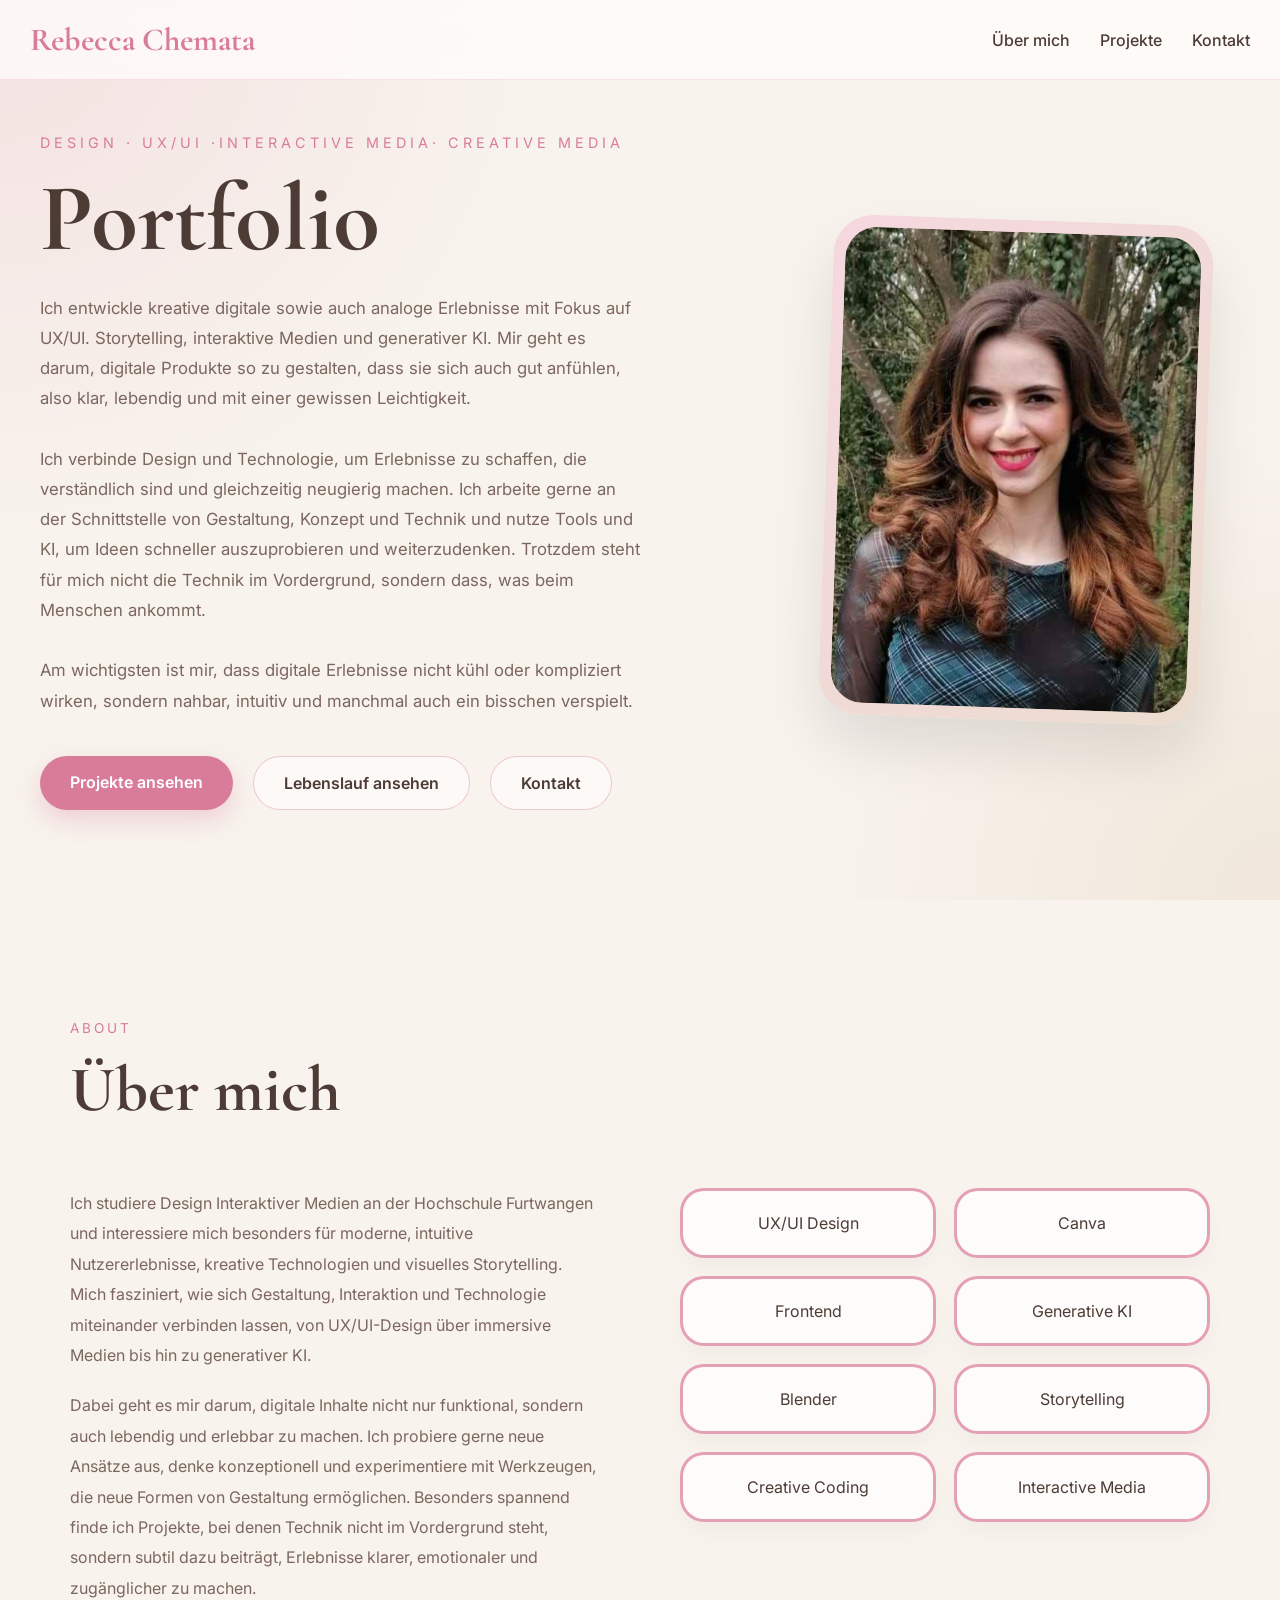
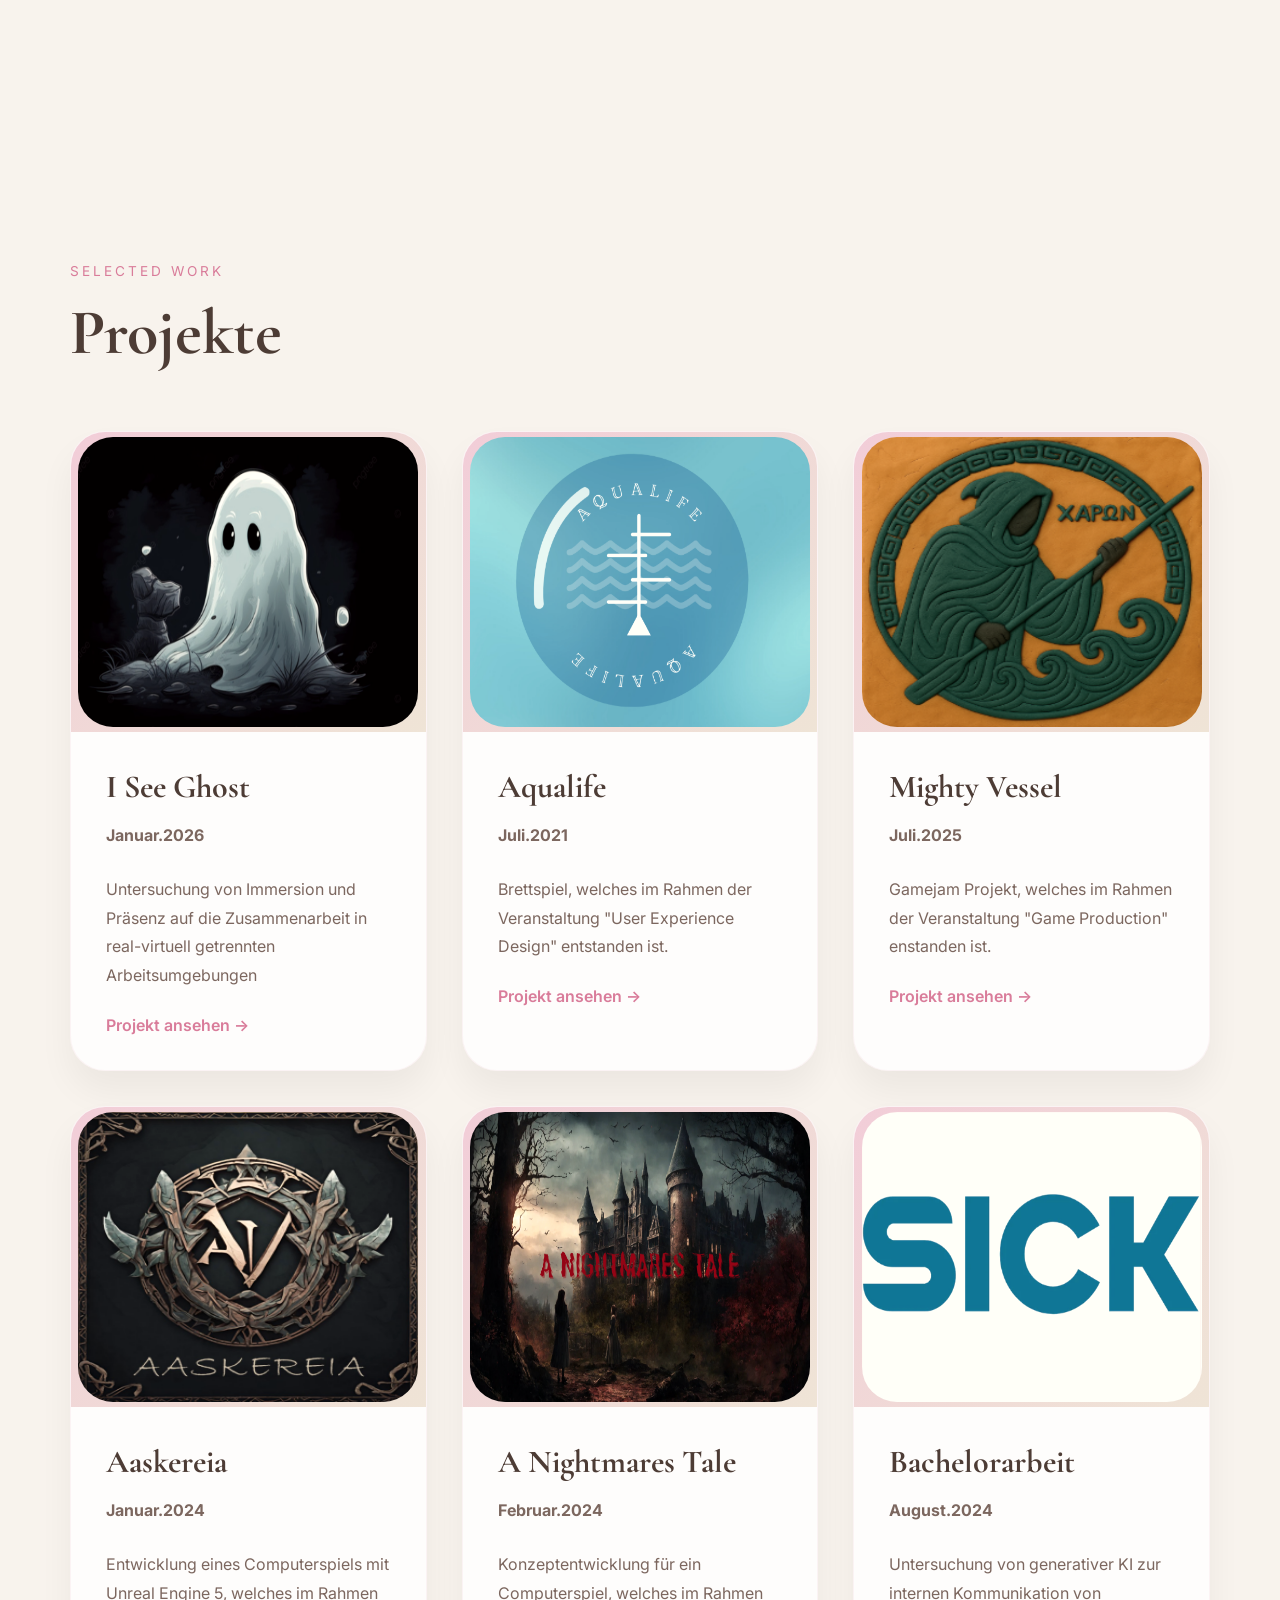
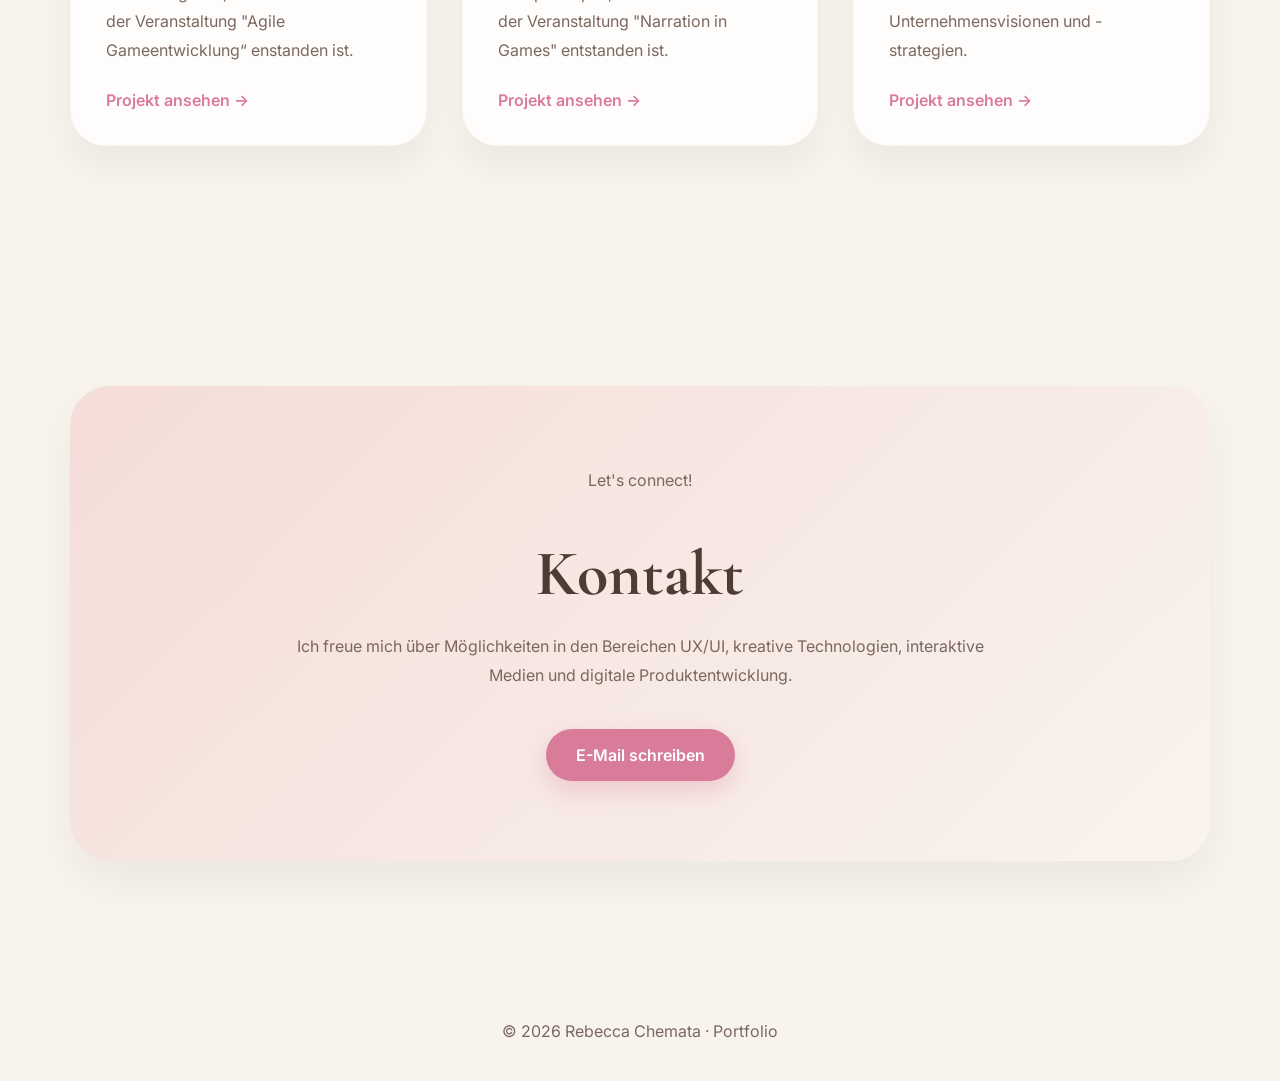
==== index.html @ 806106c1 "Portfolio Site init" ====
<!DOCTYPE html>
<html lang="de">
<head>
  <meta charset="UTF-8" />
  <meta name="viewport" content="width=device-width, initial-scale=1.0" />
  <title>Rebecca Chemata | Portfolio</title>

  <link rel="preconnect" href="https://fonts.googleapis.com">
  <link rel="preconnect" href="https://fonts.gstatic.com" crossorigin>
  <link href="https://fonts.googleapis.com/css2?family=Cormorant+Garamond:wght@400;600;700&family=Inter:wght@300;400;500;600&display=swap" rel="stylesheet">
  <link rel="stylesheet" href="style.css">
</head>
<body>

  <nav>
    <div class="nav-container">
      <div class="logo">Rebecca Chemata</div>

      <div class="nav-links">
        <a href="#about">Über mich</a>
        <a href="#projects">Projekte</a>
        <a href="#contact">Kontakt</a>
      </div>
    </div>
  </nav>

  <header>
    <div class="hero">

      <div class="hero-text">
        <p class="intro">Design · UX/UI ·Interactive Media· Creative Media</p>

        <h1>
         Portfolio
          
        </h1>

        <p>
          Ich entwickle kreative digitale sowie auch analoge Erlebnisse mit Fokus auf UX/UI. Storytelling, interaktive Medien und generativer KI. 
          Mir geht es darum, digitale Produkte so zu gestalten, dass sie sich auch gut anfühlen, also klar, lebendig und mit einer gewissen Leichtigkeit.
          <br>
          <br>
          Ich verbinde Design und Technologie, um Erlebnisse zu schaffen, die verständlich sind und gleichzeitig neugierig machen.
          Ich arbeite gerne an der Schnittstelle von Gestaltung, Konzept und Technik und nutze Tools und KI, um Ideen schneller auszuprobieren und weiterzudenken.
          Trotzdem steht für mich nicht die Technik im Vordergrund, sondern dass, was beim Menschen ankommt.
          <br>
          <br>
          Am wichtigsten ist mir, dass digitale Erlebnisse nicht kühl oder kompliziert wirken, sondern nahbar, intuitiv und manchmal auch ein bisschen verspielt.
        </p>

        <div class="hero-buttons">
          <a href="#projects" class="btn btn-primary">Projekte ansehen</a>
          <a href="/media/pdf/Lebenslauf_Rebecca_Chemata_Dokument.pdf" target="_blank" class="btn btn-secondary">
            Lebenslauf ansehen
          </a>
          <a href="#contact" class="btn btn-secondary">Kontakt</a>
        </div>
      </div>

      <div class="hero-image">
        <div class="image-card">
          <div class="image-inner"></div>
        </div>
      </div>

    </div>
  </header>

  <section id="about">

    <div class="section-title">
      <p>About</p>
      <h2>Über mich</h2>
    </div>

    <div class="about">

      <div>
        <p>
            Ich studiere Design Interaktiver Medien an der Hochschule Furtwangen und interessiere mich besonders für moderne, intuitive Nutzererlebnisse, kreative Technologien und visuelles Storytelling.

            Mich fasziniert, wie sich Gestaltung, Interaktion und Technologie miteinander verbinden lassen, von UX/UI-Design über immersive Medien bis hin zu generativer KI. 
        </p>

        <p>
            Dabei geht es mir darum, digitale Inhalte nicht nur funktional, sondern auch lebendig und erlebbar zu machen.
            
            Ich probiere gerne neue Ansätze aus, denke konzeptionell und experimentiere mit Werkzeugen, die neue Formen von Gestaltung ermöglichen. Besonders spannend finde ich Projekte, bei denen Technik nicht im Vordergrund steht, sondern subtil dazu beiträgt, Erlebnisse klarer, emotionaler und zugänglicher zu machen.
        </p>
      </div>

      <div class="skills-grid">
        <div class="skill">UX/UI Design</div>
        <div class="skill">Canva</div>
        <div class="skill">Frontend</div>
        <div class="skill">Generative KI</div>
        <div class="skill">Blender</div>
        <div class="skill">Storytelling</div>
        <div class="skill">Creative Coding</div>
        <div class="skill">Interactive Media</div>
      </div>

    </div>

  </section>

  <section id="projects">

    <div class="section-title">
      <p>Selected Work</p>
      <h2>Projekte</h2>
    </div>

    <div class="projects-grid">

       <div class="project-card">
        <div class="project-image">
          <img src="/media/images/ghost_long.png" style="width: 340px; height: 290px; border-radius: 35px;">
        </div>

        <div class="project-content">
          <h3>I See Ghost</h3>
           <p><b>Januar.2026</b></p>

          <p>
            Untersuchung von Immersion und Präsenz auf die Zusammenarbeit in real-virtuell getrennten Arbeitsumgebungen
          </p>

          <a href="ghost.html" class="project-link">
            Projekt ansehen →
          </a>
        </div>
      </div>

      

      <div class="project-card">
        <div class="project-image">
           <img src="/media/images/aqualife_logo.png" style="width: 340px; height: 290px; border-radius: 35px;">
        </div>

        <div class="project-content">
          <h3>Aqualife</h3>
          <p><b>Juli.2021</b></p>

          <p>
            Brettspiel, welches im Rahmen der Veranstaltung "User Experience Design" entstanden ist.
          </p>

          <a href="aqualife.html" class="project-link">
            Projekt ansehen →
          </a>
        </div>
      </div>

       <div class="project-card">
        <div class="project-image">
          <img src="/media/images/mighty_vessel_charon_img.png" style="width: 340px; height: 290px; border-radius: 35px;">
        </div>

        <div class="project-content">
          <h3>Mighty Vessel</h3>
          <p><b>Juli.2025</b></p>

          <p>
            Gamejam Projekt, welches im Rahmen der Veranstaltung "Game Production" enstanden ist.
          </p>

          <a href="mighty_vessel.html" class="project-link">
            Projekt ansehen →
          </a>
        </div>
      </div>

      <div class="project-card">
        <div class="project-image">
          <img src="/media/images/aaskereia_logo.png" style="width: 340px; height: 290px; border-radius: 35px;">
        </div>

        <div class="project-content">
          <h3>Aaskereia</h3>
          <p><b>Januar.2024</b></p>

          <p>
            Entwicklung eines Computerspiels mit Unreal Engine 5, welches im Rahmen der Veranstaltung "Agile Gameentwicklung“ enstanden ist.
          </p>

          <a href="aaskereia.html" class="project-link">
            Projekt ansehen →
          </a>
        </div>
      </div>

      <div class="project-card">
        <div class="project-image">
          <img src="/media/images/nightmares_tale.png" style="width: 340px; height: 290px; border-radius: 35px;">
        </div>

        <div class="project-content">
          <h3>A Nightmares Tale</h3>
          <p><b>Februar.2024</b></p>

          <p>
            Konzeptentwicklung für ein Computerspiel, welches im Rahmen der Veranstaltung "Narration in Games" entstanden ist.
          </p>

          <a href="nightmaresTale.html" class="project-link">
            Projekt ansehen →
          </a>
        </div>
      </div>

      

     

      <div class="project-card">
        <div class="project-image">
          <img src="/media/images/sick_logo.png" style="width: 340px; height: 290px; border-radius: 35px;">
        </div>
        

        <div class="project-content">
          <h3>Bachelorarbeit</h3>
          <p><b>August.2024</b></p>

          <p>
            Untersuchung von generativer KI zur internen Kommunikation von Unternehmensvisionen und -strategien.
          </p>

          <a href="thesis.html" class="project-link">
            Projekt ansehen →
          </a>
        </div>
      </div>

    </div>

  </section>

  <section id="contact">

    <div class="contact-box">
      <p>Let's connect!</p>

      <h2>Kontakt</h2>

      <p>
        Ich freue mich über Möglichkeiten in den Bereichen UX/UI,
        kreative Technologien, interaktive Medien und digitale
        Produktentwicklung.
      </p>

      <a href="mailto:rebecca-13@hotmail.de" class="btn btn-primary">
        E-Mail schreiben
      </a>
    </div>

  </section>

  <footer>
    © 2026 Rebecca Chemata · Portfolio
  </footer>

</body>
</html>
---- style.css ----
:root {
  --beige: #efe4d6;
  --light-beige: #f8f3ed;
  --pink: #d97c9a;
  --dark-pink: #bb5f7e;
  --brown: #4d3c35;
  --soft-brown: #7c675f;
  --white: #fffdfb;
}

* {
  margin: 0;
  padding: 0;
  box-sizing: border-box;
  scroll-behavior: smooth;
}

body {
  font-family: 'Inter', sans-serif;
  background: var(--light-beige);
  color: var(--brown);
  overflow-x: hidden;
}

h1,
h2,
h3 {
  font-family: 'Cormorant Garamond', serif;
  font-weight: 700;
}

/* Navigation */

nav {
  position: fixed;
  width: 100%;
  top: 0;
  z-index: 1000;
  backdrop-filter: blur(12px);
  background: rgba(255, 253, 251, 0.75);
  border-bottom: 1px solid rgba(217, 124, 154, 0.2);
}

.nav-container {
  max-width: 1300px;
  margin: auto;
  display: flex;
  justify-content: space-between;
  align-items: center;
  padding: 20px 30px;
}

.logo {
  font-family: 'Cormorant Garamond', serif;
  font-size: 2rem;
  color: var(--pink);
  font-weight: 700;
}

.nav-links {
  display: flex;
  gap: 30px;
}

.nav-links a {
  text-decoration: none;
  color: var(--brown);
  font-weight: 500;
  transition: 0.3s;
}

.nav-links a:hover {
  color: var(--pink);
}

/* Hero */

header {
  min-height: 100vh;
  display: flex;
  align-items: center;
  justify-content: center;
  padding: 120px 30px 80px;
  background:
    radial-gradient(circle at top left, rgba(217, 124, 154, 0.15), transparent 35%),
    radial-gradient(circle at bottom right, rgba(239, 228, 214, 0.8), transparent 30%),
    var(--light-beige);
}

.hero {
  max-width: 1200px;
  width: 100%;
  display: grid;
  grid-template-columns: 1.2fr 0.8fr;
  gap: 80px;
  align-items: center;
}

.hero-text .intro {
  text-transform: uppercase;
  letter-spacing: 4px;
  color: var(--pink);
  margin-bottom: 20px;
  font-size: 0.9rem;
}

.hero-text h1 {
  font-size: 6rem;
  line-height: 0.9;
  margin-bottom: 30px;
  color: var(--brown);
}

.hero-text p {
  max-width: 600px;
  line-height: 1.8;
  color: var(--soft-brown);
  margin-bottom: 40px;
  font-size: 1.05rem;
}

.hero-buttons {
  display: flex;
  gap: 20px;
  flex-wrap: wrap;
}

.btn {
  text-decoration: none;
  padding: 16px 30px;
  border-radius: 999px;
  font-weight: 600;
  transition: 0.35s ease;
  display: inline-block;
}

.btn-primary {
  background: var(--pink);
  color: white;
  box-shadow: 0 10px 25px rgba(217, 124, 154, 0.3);
}

.btn-primary:hover {
  background: var(--dark-pink);
  transform: translateY(-3px);
}

.btn-secondary {
  border: 1px solid rgba(217, 124, 154, 0.4);
  color: var(--brown);
  background: rgba(255, 255, 255, 0.5);
}

.btn-secondary:hover {
  background: white;
  transform: translateY(-3px);
}

.hero-image {
  position: relative;
  display: flex;
  justify-content: center;
}

.image-card {
  width: 380px;
  height: 500px;
  border-radius: 40px;
  background: linear-gradient(135deg, #f5d8df, #ecdccf);
  padding: 12px;
  box-shadow: 0 30px 60px rgba(0, 0, 0, 0.1);
  transform: rotate(2deg);
}

.image-inner {
  width: 100%;
  height: 100%;
  border-radius: 32px;
  background: white;
  display: flex;
  align-items: center;
  justify-content: center;
  text-align: center;
  color: var(--soft-brown);
  padding: 40px;
  background-image: url('/media/images/Bewerberbild.jpg');
  background-size: cover;
  background-position: center;
}

/* General */

section {
  max-width: 1200px;
  margin: auto;
  padding: 120px 30px;
}

.section-title {
  margin-bottom: 60px;
}

.section-title p {
  color: var(--pink);
  letter-spacing: 3px;
  text-transform: uppercase;
  margin-bottom: 15px;
  font-size: 0.85rem;
}

.section-title h2 {
  font-size: 4rem;
  color: var(--brown);
}

/* About */

.about {
  display: grid;
  grid-template-columns: 1fr 1fr;
  gap: 80px;
  align-items: start;
}

.about p {
  line-height: 1.9;
  color: var(--soft-brown);
  margin-bottom: 20px;
}

.skills-grid {
  display: grid;
  grid-template-columns: repeat(2, 1fr);
  gap: 18px;
}

.skill {
  background: rgba(255, 255, 255, 0.7);
  border: 3px solid rgba(217, 124, 153, 0.712);
  padding: 22px;
  border-radius: 24px;
  transition: 0.3s;
  box-shadow: 0 10px 20px rgba(0, 0, 0, 0.03);
  text-align: center;
}

/* Projects */

.projects-grid {
  display: grid;
  grid-template-columns: repeat(auto-fit, minmax(320px, 1fr));
  gap: 35px;
}

.project-card {
  background: rgba(255, 255, 255, 0.8);
  border-radius: 35px;
  overflow: hidden;
  box-shadow: 0 20px 35px rgba(0, 0, 0, 0.05);
  transition: 0.4s ease;
  border: 1px solid rgba(217, 124, 154, 0.08);
}

.project-image img {

    border-radius: 24px;

    filter:
        saturate(0.85)
        contrast(1.05)
        brightness(0.98)
        sepia(0.12)
        hue-rotate(-8deg);

    transition: 0.4s ease;
}

.project-card:hover {
  transform: translateY(-10px);
}

.project-image {
  height: 300px;
  background: linear-gradient(135deg, #f2cdd8, #efe4d6);
  display: flex;
  justify-content: center;
  align-items: center;
  color: var(--brown);
  font-size: 1.2rem;
  font-family: 'Cormorant Garamond', serif;

}

.project-content {
  padding: 35px;
}

.project-content h3 {
  font-size: 2rem;
  margin-bottom: 15px;
}

.project-content p {
  color: var(--soft-brown);
  line-height: 1.8;
  margin-bottom: 25px;
}

.project-link {
  text-decoration: none;
  color: var(--pink);
  font-weight: 600;
  transition: 0.3s;
}

.project-link:hover {
  color: var(--dark-pink);
}

/* Contact */

.contact-box {
  background: linear-gradient(135deg, #f5ddd8, #f9f3ee);
  padding: 80px 50px;
  border-radius: 40px;
  text-align: center;
  box-shadow: 0 20px 40px rgba(0, 0, 0, 0.05);
}

.contact-box h2 {
  font-size: 4rem;
  margin-bottom: 20px;
}

.contact-box p {
  max-width: 700px;
  margin: auto;
  color: var(--soft-brown);
  line-height: 1.8;
  margin-bottom: 40px;
}

footer {
  padding: 40px;
  text-align: center;
  color: var(--soft-brown);
}

::-webkit-scrollbar {
  width: 10px;
}

::-webkit-scrollbar-track {
  background: var(--light-beige);
}

::-webkit-scrollbar-thumb {
  background: rgba(217, 124, 154, 0.5);
  border-radius: 999px;
}

/* Responsive */

@media (max-width: 900px) {

  .hero,
  .about {
    grid-template-columns: 1fr;
  }

  .hero-text h1 {
    font-size: 4rem;
  }

  .section-title h2,
  .contact-box h2 {
    font-size: 3rem;
  }

  .nav-links {
    display: none;
  }

  .image-card {
    width: 100%;
    max-width: 380px;
  }
}
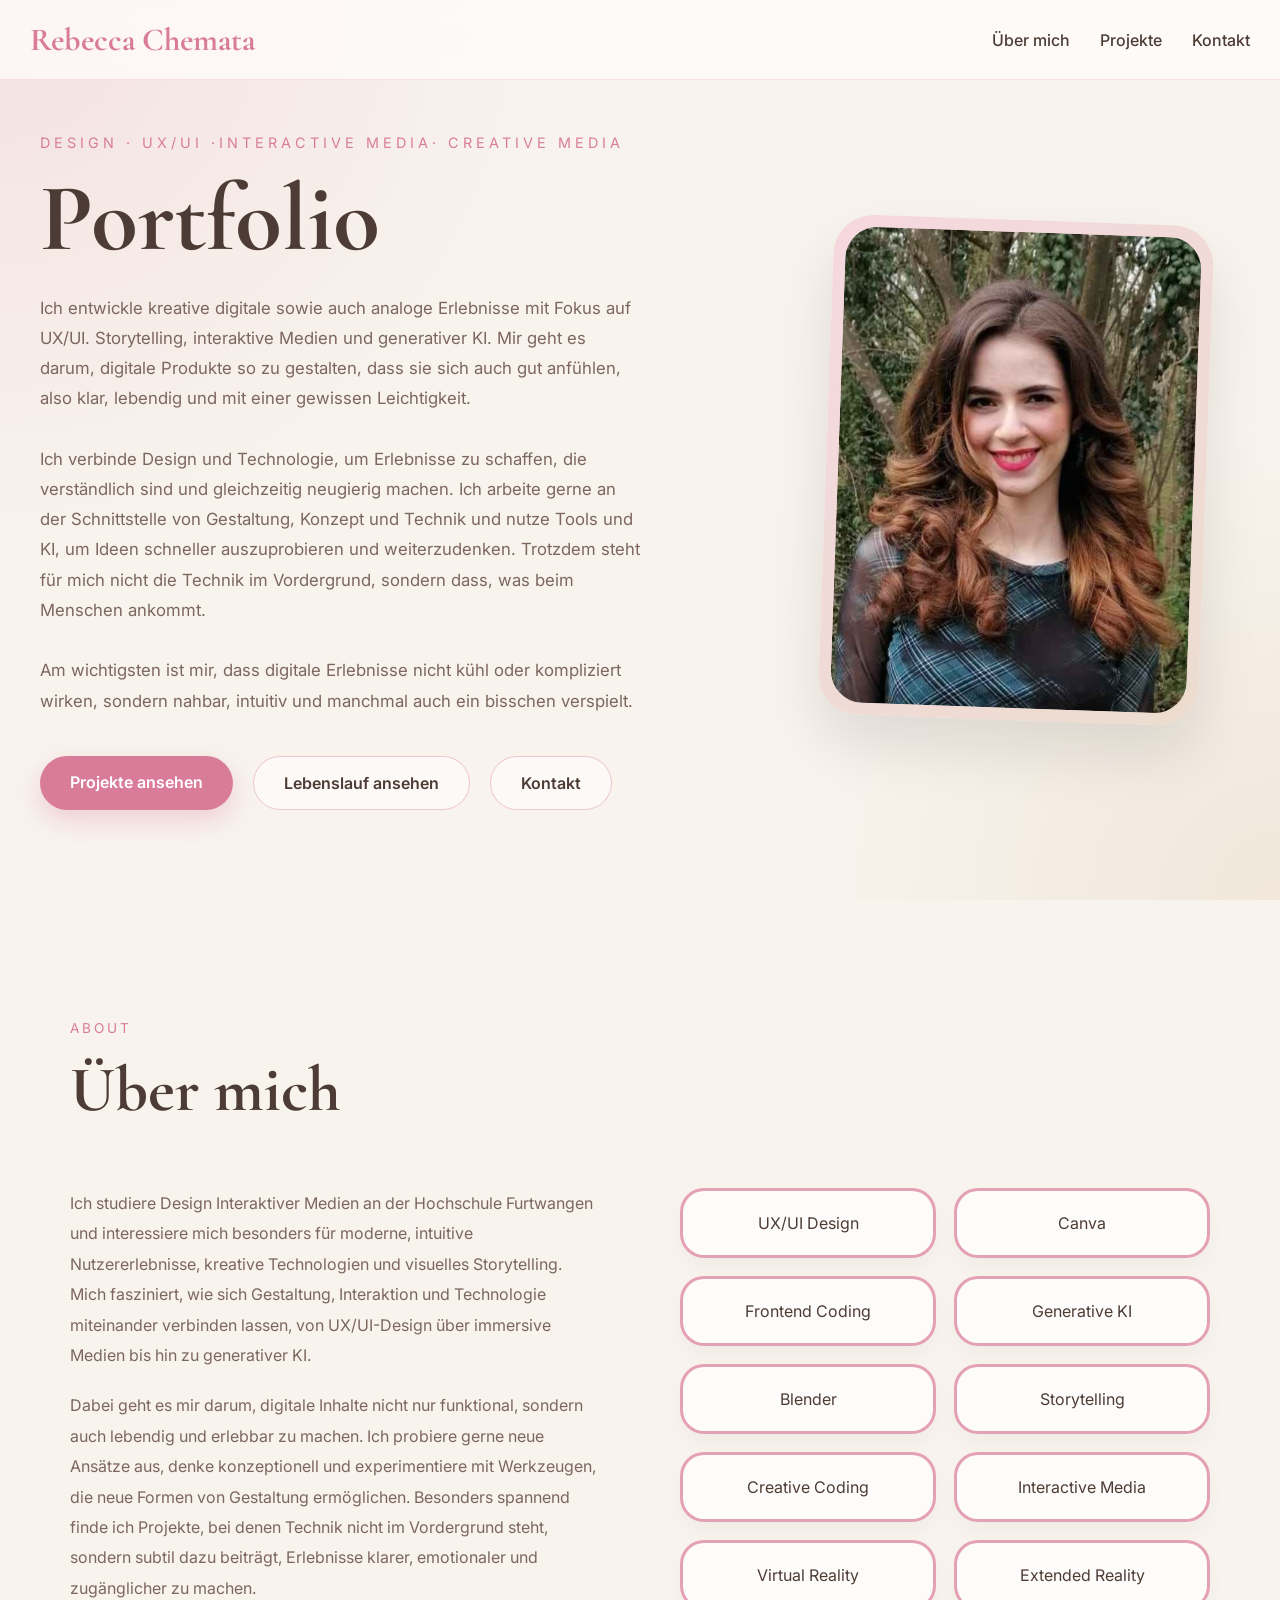
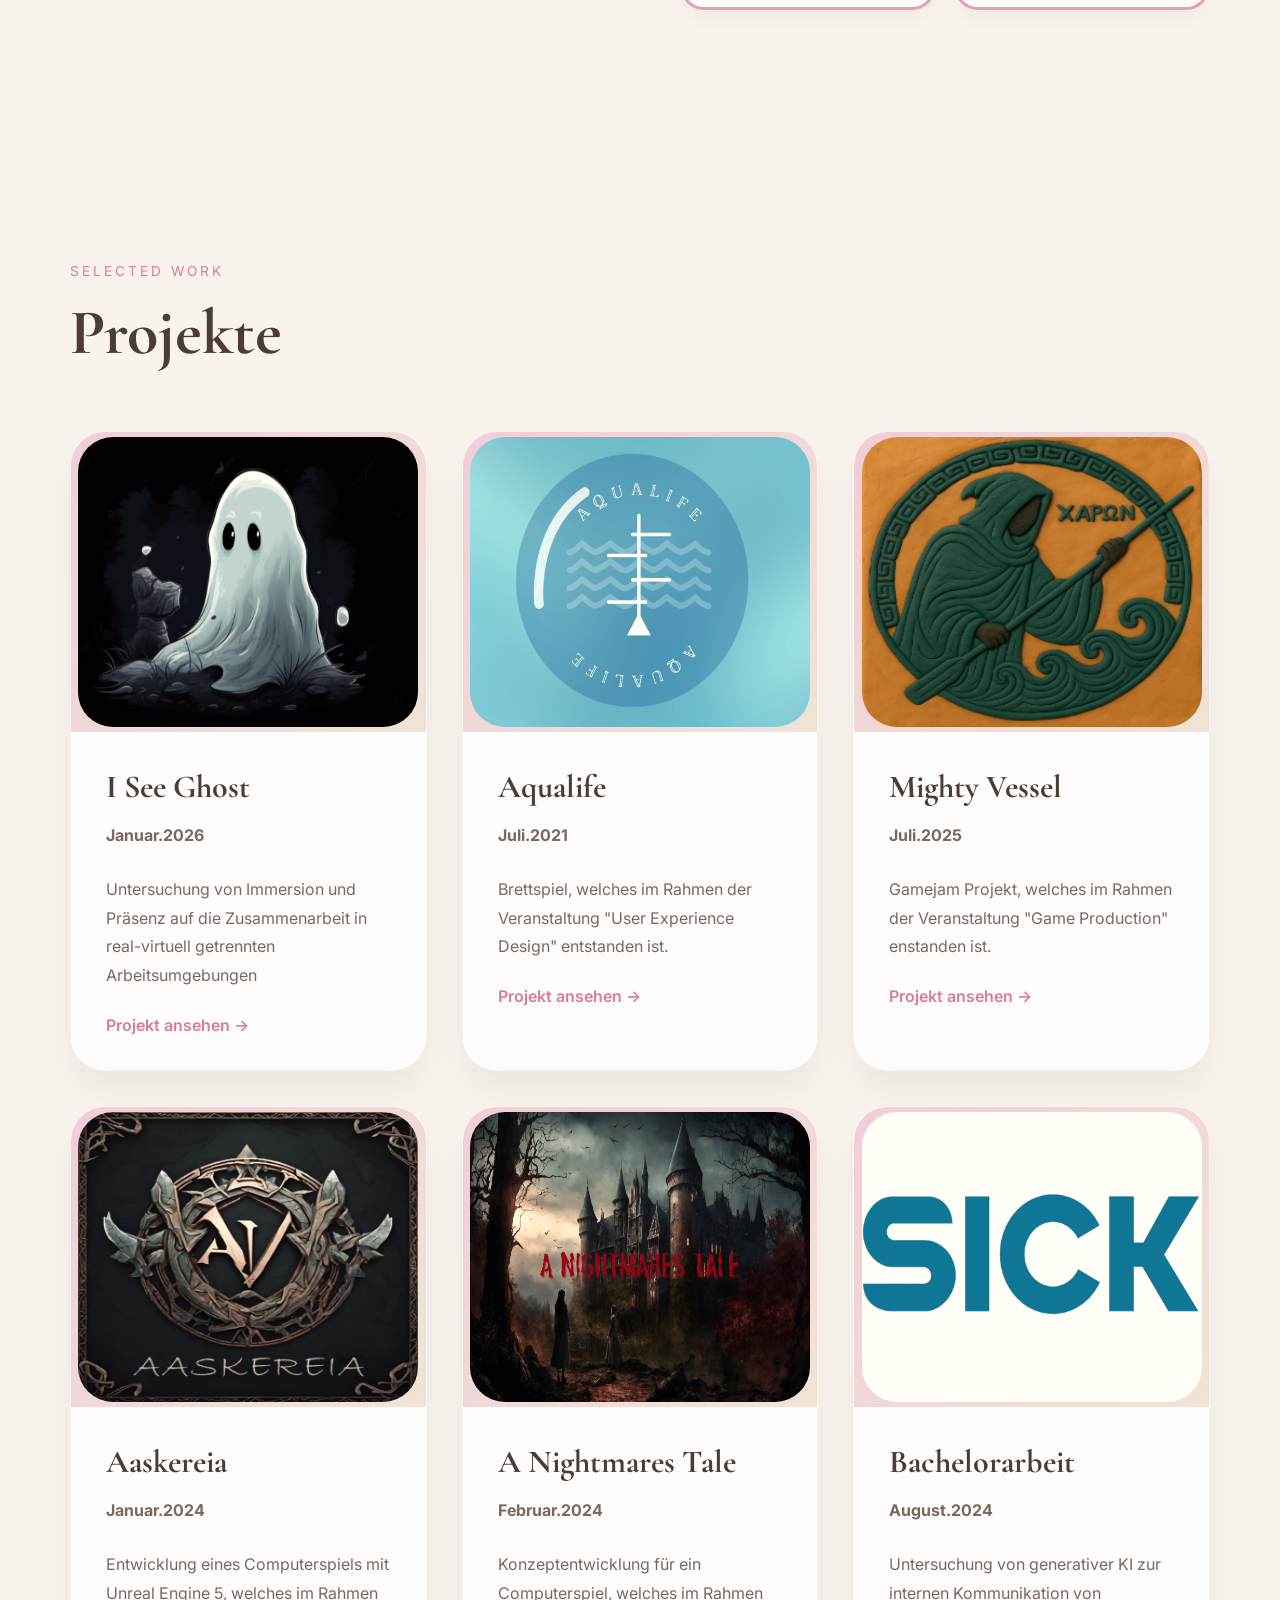
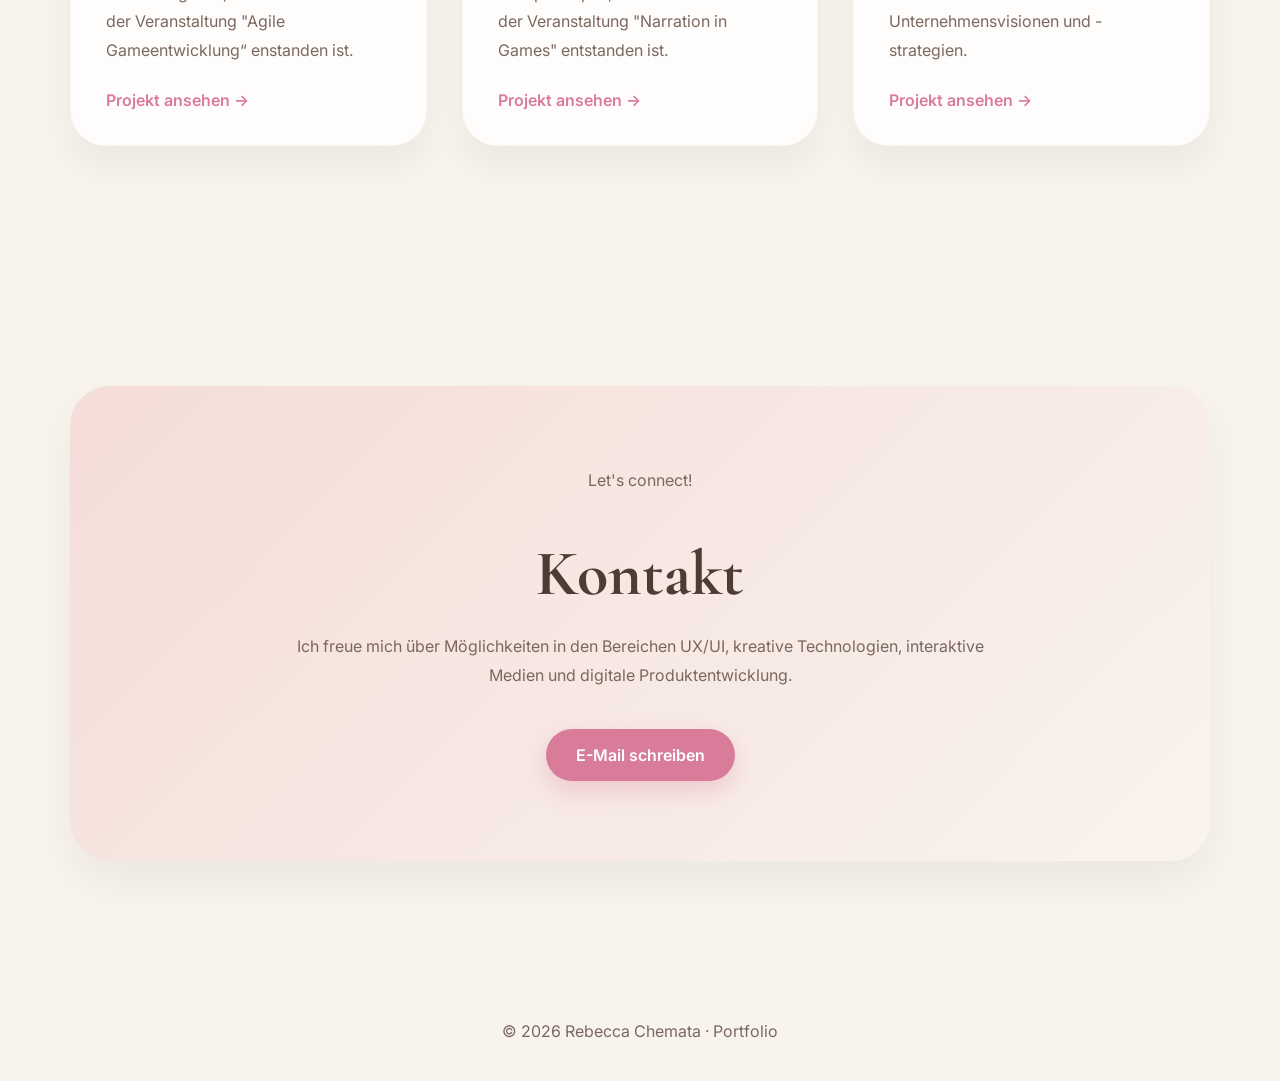
==== commit 2ea35b9f: "more skills" ====
--- a/index.html
+++ b/index.html
@@ -50,7 +50,7 @@
 
         <div class="hero-buttons">
           <a href="#projects" class="btn btn-primary">Projekte ansehen</a>
-          <a href="/media/pdf/Lebenslauf_Rebecca_Chemata_Dokument.pdf" target="_blank" class="btn btn-secondary">
+          <a href="./media/pdf/Lebenslauf_Rebecca_Chemata_Dokument.pdf" target="_blank" class="btn btn-secondary">
             Lebenslauf ansehen
           </a>
           <a href="#contact" class="btn btn-secondary">Kontakt</a>
@@ -92,12 +92,14 @@
       <div class="skills-grid">
         <div class="skill">UX/UI Design</div>
         <div class="skill">Canva</div>
-        <div class="skill">Frontend</div>
+        <div class="skill">Frontend Coding</div>
         <div class="skill">Generative KI</div>
         <div class="skill">Blender</div>
         <div class="skill">Storytelling</div>
         <div class="skill">Creative Coding</div>
         <div class="skill">Interactive Media</div>
+        <div class="skill">Virtual Reality</div>
+        <div class="skill">Extended Reality</div>
       </div>
 
     </div>
@@ -115,7 +117,7 @@
 
        <div class="project-card">
         <div class="project-image">
-          <img src="/media/images/ghost_long.png" style="width: 340px; height: 290px; border-radius: 35px;">
+          <img src="./media/images/ghost_long.png" style="width: 340px; height: 290px; border-radius: 35px;">
         </div>
 
         <div class="project-content">
@@ -136,7 +138,7 @@
 
       <div class="project-card">
         <div class="project-image">
-           <img src="/media/images/aqualife_logo.png" style="width: 340px; height: 290px; border-radius: 35px;">
+           <img src="./media/images/aqualife_logo.png" style="width: 340px; height: 290px; border-radius: 35px;">
         </div>
 
         <div class="project-content">
@@ -155,7 +157,7 @@
 
        <div class="project-card">
         <div class="project-image">
-          <img src="/media/images/mighty_vessel_charon_img.png" style="width: 340px; height: 290px; border-radius: 35px;">
+          <img src="./media/images/mighty_vessel_charon_img.png" style="width: 340px; height: 290px; border-radius: 35px;">
         </div>
 
         <div class="project-content">
@@ -174,7 +176,7 @@
 
       <div class="project-card">
         <div class="project-image">
-          <img src="/media/images/aaskereia_logo.png" style="width: 340px; height: 290px; border-radius: 35px;">
+          <img src="./media/images/aaskereia_logo.png" style="width: 340px; height: 290px; border-radius: 35px;">
         </div>
 
         <div class="project-content">
@@ -193,7 +195,7 @@
 
       <div class="project-card">
         <div class="project-image">
-          <img src="/media/images/nightmares_tale.png" style="width: 340px; height: 290px; border-radius: 35px;">
+          <img src="./media/images/nightmares_tale.png" style="width: 340px; height: 290px; border-radius: 35px;">
         </div>
 
         <div class="project-content">
@@ -216,7 +218,7 @@
 
       <div class="project-card">
         <div class="project-image">
-          <img src="/media/images/sick_logo.png" style="width: 340px; height: 290px; border-radius: 35px;">
+          <img src="./media/images/sick_logo.png" style="width: 340px; height: 290px; border-radius: 35px;">
         </div>
         
 
--- a/style.css
+++ b/style.css
@@ -183,7 +183,7 @@
   text-align: center;
   color: var(--soft-brown);
   padding: 40px;
-  background-image: url('/media/images/Bewerberbild.jpg');
+  background-image: url('./media/images/Bewerberbild.jpg');
   background-size: cover;
   background-position: center;
 }
